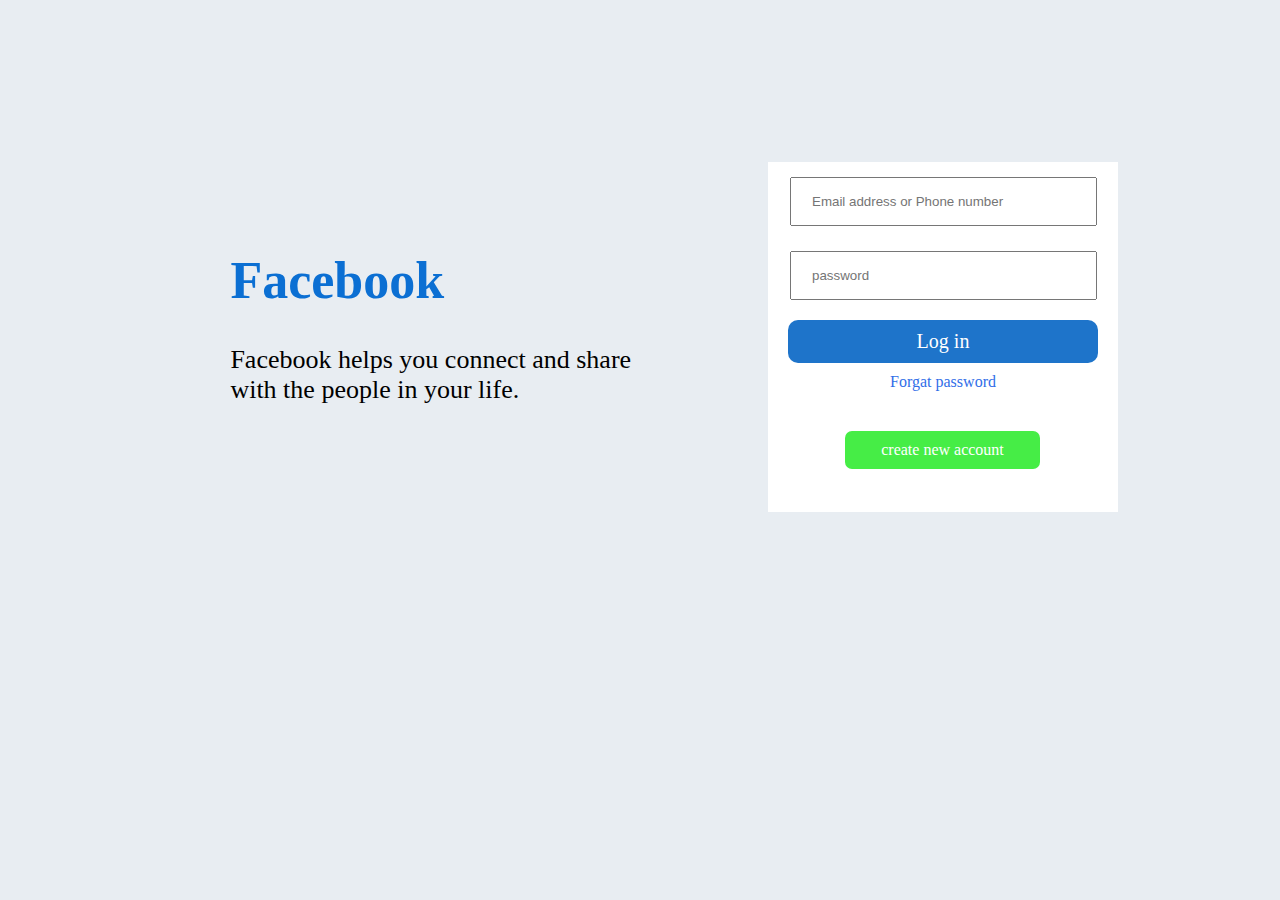
==== index.html @ 66e5866e "my first repository" ====
<!DOCTYPE html>
<html lang="en">

<head>
    <meta charset="UTF-8">
    <meta name="viewport" content="width=device-width, initial-scale=1.0">
    <title>Facebook LogIn from</title>
    <link rel="shortcut icon" type="image/x-icon" href="facebook icon.png">
   <link rel="stylesheet" href="style.css">
 
</head>

<body>
    <div class="contant">
        <h1>Facebook</h1>
        <p>Facebook helps you connect and share <br>with the people in your life.</p>
    </div>


    <header>
        <div class="box">
            <input type="Email" name="email " id="Email " placeholder="Email address or Phone number"><br>
            <input type="password" name="password" id="password" placeholder="password">

        </div>

        <div class="link">
            <a href="#"> Log in</a>
        </div>

        <div class="link2">
            <a href="forgat.html">Forgat password</a>
        </div>

        <div class="link3">
            <a href="create page.html"> create new account </a>
        </div>

    </header>






</body>

</html>
---- style.css ----
@import url('https://fonts.googleapis.com/css2?family=Agbalumo&family=Roboto:ital,wght@0,400;0,500;1,400;1,500&display=swap');


body{
    background-color: rgb(232, 237, 242);
}
h1{
    color: rgb(11, 111, 211);
}
.contant{
    position: absolute;
    top: 24%;
    left: 18%;
    font-size: 26px;
}
header{
    width: 350px;
    height: 350px;
    position: absolute;
    left: 60%;
    top: 18%;
    background-color: #fff;

}
.box input{
    width: 75%;
    margin: 10px;
    margin-top: 15px;
    margin-left: 22px;
    padding: 15px 20px;

}
.link {
    width: 290px;
    text-align: center;
    background-color: rgb(30, 116, 202);
    padding: 10px;
    margin-top: 10px;
    margin-left: 20px;
    border-radius: 10px;
}
.link a{
    color: #fff;
    font-size: 20px;
    text-decoration: none;
}
.link2{
    text-align: center;
    margin-top: 10px;
}
.link2 a{
    color: rgb(49, 110, 232);
    text-decoration: none;
}
.link3{
    width: 50%;
    margin-left: 22%;
    text-align: center;
    background-color: rgb(70, 237, 70);
    margin-top: 40px;
   padding: 10px;
   border-radius: 7px;
}
.link3 a{
    text-decoration: none;
    color: #fff;
  
}
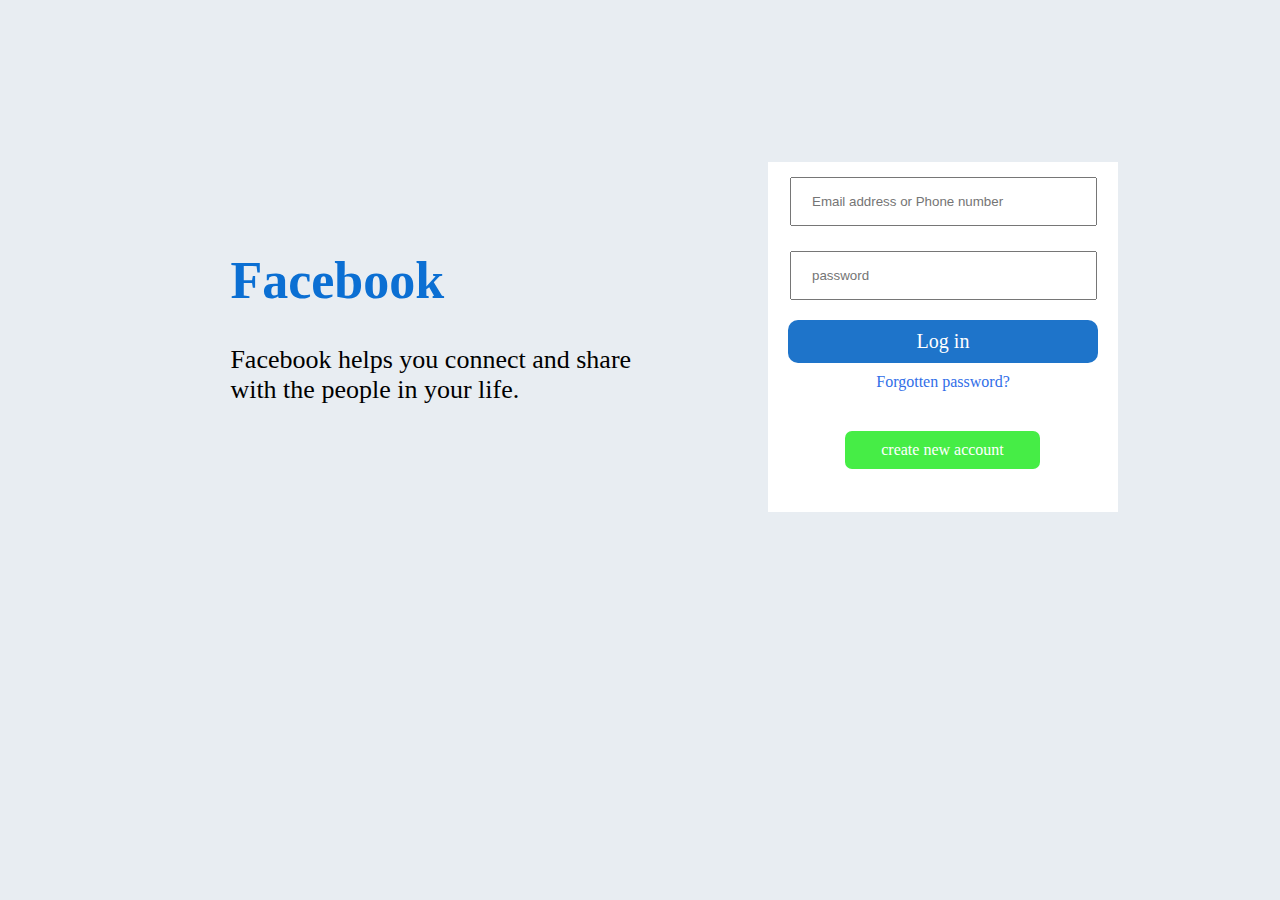
==== commit 251ae5b6: "forgotten and create page added" ====
--- a/index.html
+++ b/index.html
@@ -29,7 +29,7 @@
         </div>
 
         <div class="link2">
-            <a href="forgat.html">Forgat password</a>
+            <a href="forgat.html">Forgotten password?</a>
         </div>
 
         <div class="link3">
